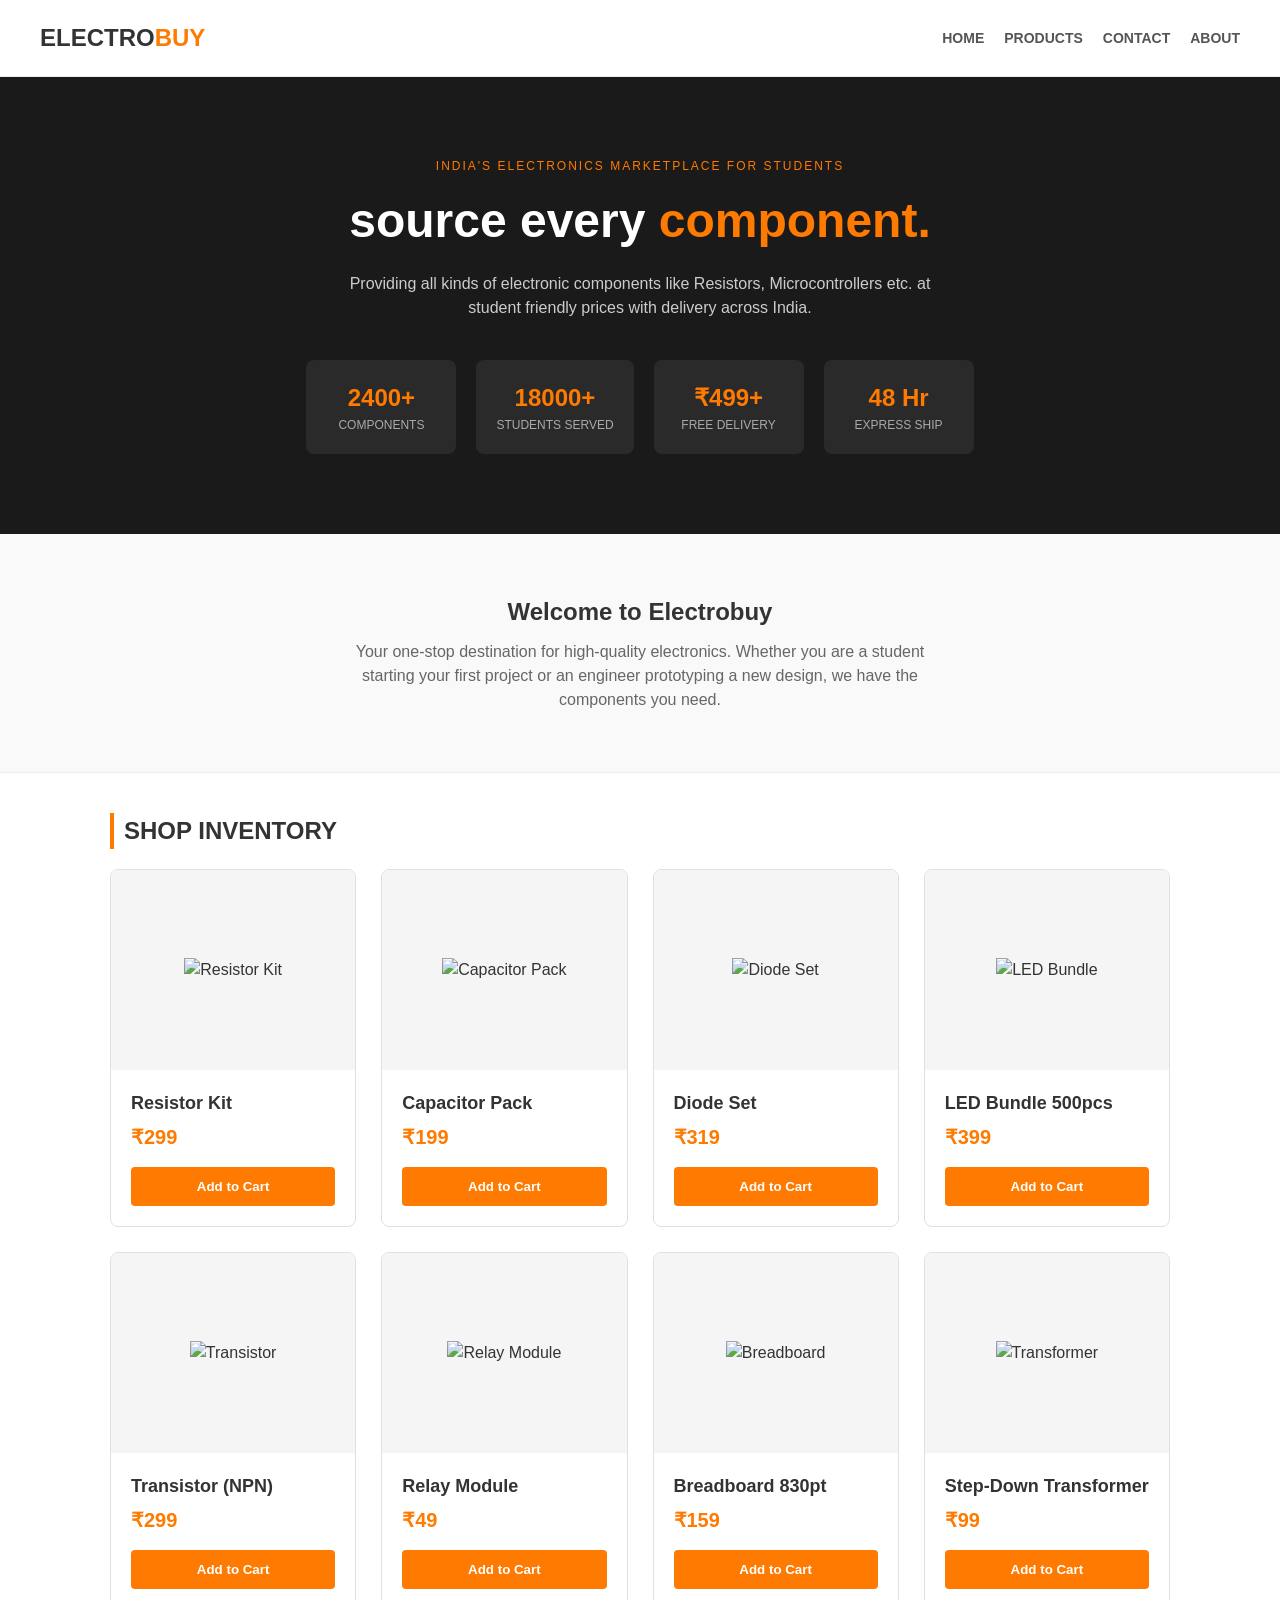
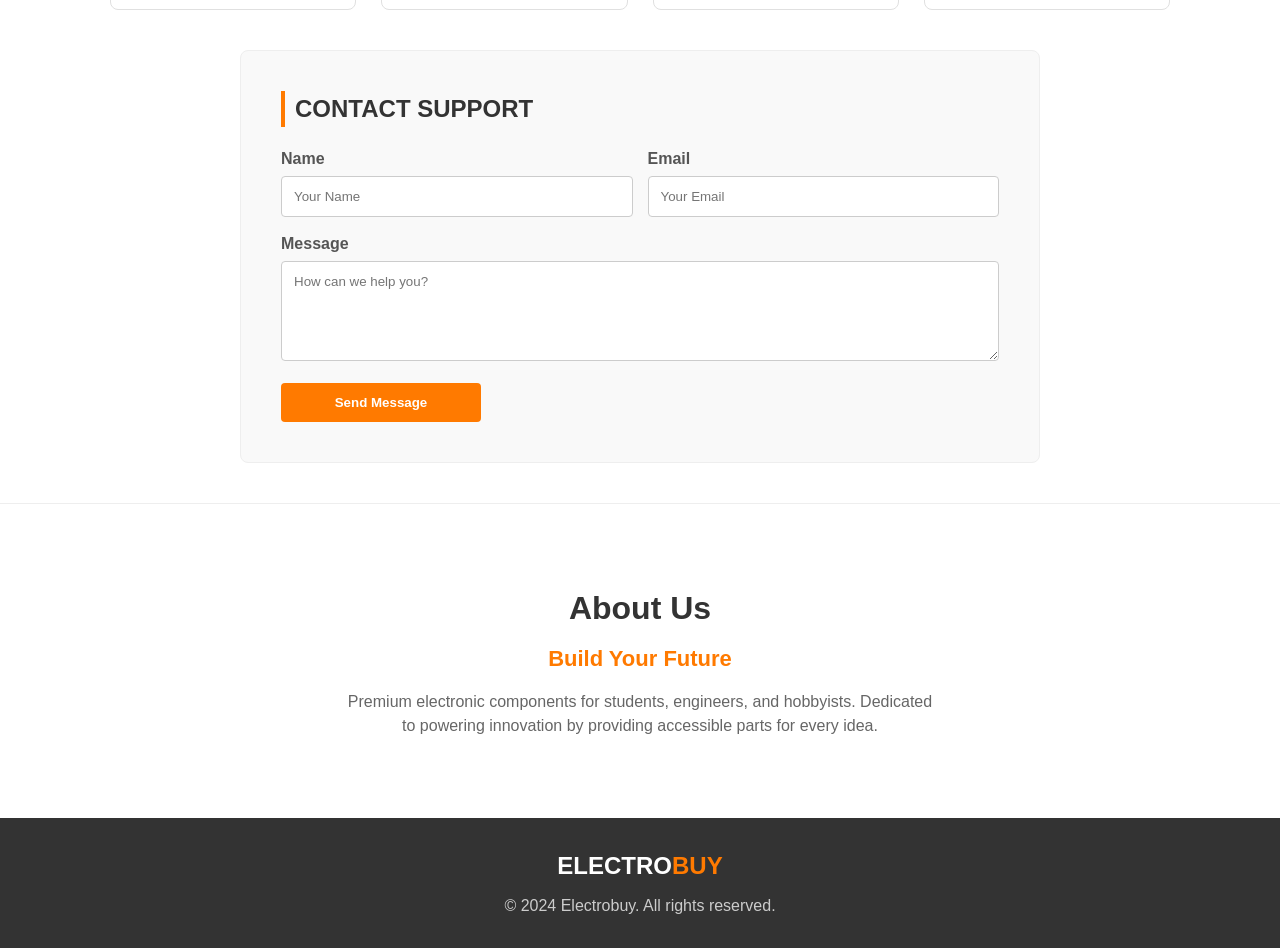
==== index.html @ 16adb61f "Add files via upload" ====
<!DOCTYPE html>
<html lang="en">
<head>
    <meta charset="UTF-8">
    <meta name="viewport" content="width=device-width, initial-scale=1.0">
    <title>Electrobuy - Marketplace</title>
   <link rel="stylesheet" href="style.css">
</head>
<body>
    <header>
        <div class="logo">Electro<span>buy</span></div>
        <nav>
            <a href="#home">Home</a><a href="#products">Products</a><a href="#contact">Contact</a><a href="#about">About</a>
        </nav>
    </header>

    <!-- Hero Section -->
    <section id="home">
        <div class="tag">INDIA'S ELECTRONICS MARKETPLACE FOR STUDENTS</div>
        <h1>source every <span>component.</span></h1>
        <p>Providing all kinds of electronic components like Resistors, Microcontrollers etc. at student friendly prices with delivery across India.</p>
        <div class="stats">
            <div class="stat-box"><div class="stat-num">2400+</div><div class="stat-label">Components</div></div>
            <div class="stat-box"><div class="stat-num">18000+</div><div class="stat-label">Students Served</div></div>
            <div class="stat-box"><div class="stat-num">₹499+</div><div class="stat-label">Free Delivery</div></div>
            <div class="stat-box"><div class="stat-num">48 Hr</div><div class="stat-label">Express Ship</div></div>
        </div>
    </section>

    <!-- Welcome Section -->
    <section id="welcome">
        <h2>Welcome to Electrobuy</h2>
        <p>Your one-stop destination for high-quality electronics. Whether you are a student starting your first project or an engineer prototyping a new design, we have the components you need.</p>
    </section>

    <main>
        <!-- Products -->
        <section id="products">
            <h2 class="section-title">Shop Inventory</h2>
            <div class="grid">
                <!-- 1. Resistor -->
                <article>
                    <div class="img"><img src="https://encrypted-tbn1.gstatic.com/shopping?q=tbn:ANd9GcQ7Gbi0wDcd6MO84dKPJAyRtqJ3J_u2mF9-WmjdAbwj_a4siDargvotPxyurQdR37rLrqw2nOpUNU3s98jhF2TDypq-j6AfigR_jOeob23mZ2kDxHr99QHniQ" alt="Resistor Kit"></div>
                    <div class="content"><h4>Resistor Kit</h4><div class="price">₹299</div><button>Add to Cart</button></div>
                </article>
                <!-- 2. Capacitor -->
                <article>
                    <div class="img"><img src="https://encrypted-tbn0.gstatic.com/shopping?q=tbn:ANd9GcTnR1xRoSBC26Zvkz4iA2hZbEO5zvs7GnIupB0H42TpoqDWZu2r1tK2e6fO69ZhN47Ct6-5z3NY3ptCnZbqaBCiJFG7QjW5DwOFmy62TJNRyo5jRYcxcAiySw" alt="Capacitor Pack"></div>
                    <div class="content"><h4>Capacitor Pack</h4><div class="price">₹199</div><button>Add to Cart</button></div>
                </article>
                <!-- 3. Diode -->
                <article>
                    <div class="img"><img src="https://encrypted-tbn1.gstatic.com/shopping?q=tbn:ANd9GcQkXcmgrRnxb19y4hT69e2GPfr8GRR0PfQo3DjnpNpaB6TkVzPrpcByOs4c8Jx81iW8Mf_qkEznb1bsWdRr-nIgbaJs1EQ12EvztOkBXTE6OVXSFs1eaWE6Tw" alt="Diode Set"></div>
                    <div class="content"><h4>Diode Set</h4><div class="price">₹319</div><button>Add to Cart</button></div>
                </article>
                <!-- 4. LED -->
                <article>
                    <div class="img"><img src="https://encrypted-tbn3.gstatic.com/shopping?q=tbn:ANd9GcTQGXEWTKLjYajJiSdGtUWkgSTFR-Y2mY5OnAVrn0TDeLYCWruCh4wGEiAroC3OMMl0bTkjIbMIUHU6-KBUT3CSaiMYFMYnRa1tfh3p324gTCWf4reGLS0s" alt="LED Bundle"></div>
                    <div class="content"><h4>LED Bundle 500pcs</h4><div class="price">₹399</div><button>Add to Cart</button></div>
                </article>
                <!-- 5. Transistor -->
                <article>
                    <div class="img"><img src="https://encrypted-tbn0.gstatic.com/shopping?q=tbn:ANd9GcStsr1kY9nh5a6RPOmLJ5y7qeD4Yt8nUHj0VWuGwMLpSz_c2ni5kVFojW2eJk45H6oPQDT5oQHQbpEp4tVwU_mPbzzuLV2viijP16siPdBOaUdKzTrmw_S4VVo" alt="Transistor"></div>
                    <div class="content"><h4>Transistor (NPN)</h4><div class="price">₹299</div><button>Add to Cart</button></div>
                </article>
                <!-- 6. Relay -->
                <article>
                    <div class="img"><img src="https://encrypted-tbn3.gstatic.com/shopping?q=tbn:ANd9GcQxHcpgCAOKsaIoibTev0kp5obv_jJSP-iBh5DsPMke_cVlWHEjSuzISI4IPS9rDQGsmBH2XZdYGrgVf47vshNdHvemYMoKnA" alt="Relay Module"></div>
                    <div class="content"><h4>Relay Module</h4><div class="price">₹49</div><button>Add to Cart</button></div>
                </article>
                <!-- 7. Breadboard -->
                <article>
                    <div class="img"><img src="https://encrypted-tbn3.gstatic.com/shopping?q=tbn:ANd9GcQasv_DZ5TsmBvcmZYUr9b0ekyPzD8nzNYBlmuG5f8R1dIui7TztW_VndutOgmu73Om5LMoKb3qv283k0lC5gKB7b4srVxrTwtTotZgj8hwqxCA2zqRNcIw_w" alt="Breadboard"></div>
                    <div class="content"><h4>Breadboard 830pt</h4><div class="price">₹159</div><button>Add to Cart</button></div>
                </article>
                <!-- 8. Transformer (Updated) -->
                <article>
                    <div class="img"><img src="https://encrypted-tbn0.gstatic.com/shopping?q=tbn:ANd9GcTwZ5tSkLsrGBaSM4hCWo_Dt3B94iGUE2YM8aoWjC261Uhhfp_MQu37FKaMHBkuiOfM2Jwv3_wKzpSoROfjGgWLO3vvT7QN" alt="Transformer"></div>
                    <div class="content"><h4>Step-Down Transformer</h4><div class="price">₹99</div><button>Add to Cart</button></div>
                </article>
            </div>
        </section>

     
        <!-- Contact Us Section -->
        <section id="contact">
            <h2 class="section-title">Contact Support</h2>
            <form>
                <div class="form-row">
                    <div class="form-group">
                        <label for="name">Name</label>
                        <input type="text" id="name" placeholder="Your Name">
                    </div>
                    <div class="form-group">
                        <label for="email">Email</label>
                        <input type="email" id="email" placeholder="Your Email">
                    </div>
                </div>
                <div class="form-group">
                    <label for="message">Message</label>
                    <textarea id="message" placeholder="How can we help you?"></textarea>
                </div>
                <button type="submit" style="max-width: 200px;">Send Message</button>
            </form>
        </section>
    </main>

    <!-- About Us Section -->
    <section id="about">
        <h2>About Us</h2>
        <h3>Build Your Future</h3>
        <p>Premium electronic components for students, engineers, and hobbyists. Dedicated to powering innovation by providing accessible parts for every idea.</p>
    </section>

    <footer>
        <div class="logo">Electro<span>buy</span></div>
        <p>© 2024 Electrobuy. All rights reserved.</p>
    </footer>
</body>
</html>
---- style.css ----
/* Smooth Scroll & Offset for Sticky Header */
        html { scroll-behavior: smooth; scroll-padding-top: 90px; }
        
        * { box-sizing: border-box; margin: 0; padding: 0; }
        body { font-family: 'Segoe UI', sans-serif; background: #fff; color: #333; line-height: 1.5; }
        
        /* Header */
        header { background: #fff; padding: 20px 40px; display: flex; justify-content: space-between; align-items: center; border-bottom: 1px solid #eee; position: sticky; top: 0; z-index: 1000; }
        .logo { font-size: 24px; font-weight: 800; color: #333; text-transform: uppercase; }
        .logo span { color: #FF7A00; }
        nav { display: flex; gap: 20px; }
        nav a { color: #555; text-decoration: none; font-weight: 600; font-size: 14px; text-transform: uppercase; transition: 0.3s; }
        nav a:hover { color: #FF7A00; }

        /* Hero (Top) */
        #home { background: #1a1a1a; color: #fff; padding: 80px 40px; text-align: center; }
        #home .tag { color: #FF7A00; letter-spacing: 2px; font-size: 12px; margin-bottom: 10px; text-transform: uppercase; }
        #home h1 { font-size: 48px; margin-bottom: 15px; }
        #home h1 span { color: #FF7A00; }
        #home p { color: #ccc; max-width: 600px; margin: 0 auto 40px; }
        .stats { display: flex; flex-wrap: wrap; justify-content: center; gap: 20px; }
        .stat-box { background: #2a2a2a; padding: 20px; border-radius: 8px; min-width: 150px; transition: 0.3s; }
        .stat-box:hover { background: #333; transform: translateY(-3px); }
        .stat-num { font-size: 24px; font-weight: bold; color: #FF7A00; }
        .stat-label { font-size: 12px; color: #aaa; text-transform: uppercase; }

        /* Welcome */
        #welcome { background: #f9f9f9; padding: 60px 20px; text-align: center; border-bottom: 1px solid #eee; }
        #welcome h2 { color: #333; margin-bottom: 10px; }
        #welcome p { color: #666; max-width: 600px; margin: auto; }

        /* Products */
        main { max-width: 1100px; margin: 40px auto; padding: 0 20px; }
        .section-title { color: #333; font-size: 24px; margin-bottom: 20px; border-left: 4px solid #FF7A00; padding-left: 10px; text-transform: uppercase; }
        .grid { display: grid; grid-template-columns: repeat(auto-fill, minmax(240px, 1fr)); gap: 25px; margin-bottom: 40px; }
        article { border: 1px solid #e0e0e0; border-radius: 8px; overflow: hidden; transition: 0.3s; display: flex; flex-direction: column; background: #fff; }
        article:hover { border-color: #FF7A00; transform: translateY(-5px); box-shadow: 0 10px 20px rgba(0,0,0,0.1); }
        
        /* Unified Image Styling */
        .img { height: 200px; background: #f5f5f5; display: flex; align-items: center; justify-content: center; overflow: hidden; padding: 10px; }
        .img img { max-width: 100%; max-height: 100%; object-fit: contain; transition: transform 0.3s; }
        article:hover .img img { transform: scale(1.05); }

        .content { padding: 20px; flex-grow: 1; display: flex; flex-direction: column; }
        article h4 { font-size: 18px; margin-bottom: 5px; color: #333; }
        article .price { color: #FF7A00; font-size: 20px; font-weight: bold; margin-top: auto; margin-bottom: 15px; }
        button { background: #FF7A00; color: white; border: none; padding: 12px; border-radius: 4px; cursor: pointer; font-weight: bold; width: 100%; transition: background 0.2s; }
        button:hover { background: #e66a00; }

        /* Buy Coffee Section */
        #coffee { text-align: center; padding: 40px 20px; background: #fff3e0; border-radius: 8px; margin-bottom: 40px; border: 1px dashed #FF7A00; }
        #coffee h3 { margin-bottom: 10px; color: #4a4a4a; }
        #coffee p { margin-bottom: 20px; color: #666; font-size: 15px; }
        .btn-coffee { background: #6f4e37; color: white; max-width: 250px; margin: 0 auto; }
        .btn-coffee:hover { background: #5a402c; }

        /* Contact Form */
        #contact { background: #f9f9f9; padding: 40px; border-radius: 8px; border: 1px solid #eee; margin-bottom: 40px; max-width: 800px; margin-left: auto; margin-right: auto; }
        #contact form { display: flex; flex-direction: column; gap: 15px; }
        .form-row { display: flex; gap: 15px; flex-wrap: wrap; }
        .form-group { flex: 1; min-width: 200px; }
        label { display: block; margin-bottom: 5px; font-weight: 600; color: #555; }
        input, textarea { width: 100%; padding: 12px; border: 1px solid #ccc; border-radius: 4px; font-family: inherit; }
        textarea { resize: vertical; min-height: 100px; }

        /* About (Bottom) */
        #about { background: #fff; padding: 80px 20px; text-align: center; border-top: 1px solid #eee; }
        #about h2 { border: none; padding: 0; color: #333; font-size: 32px; margin-bottom: 10px; }
        #about h3 { color: #FF7A00; margin-bottom: 15px; font-size: 22px; }
        #about p { color: #666; max-width: 600px; margin: auto; }

        footer { background: #333; color: #ccc; padding: 30px; text-align: center; }
        footer .logo { color: white; margin-bottom: 10px; }
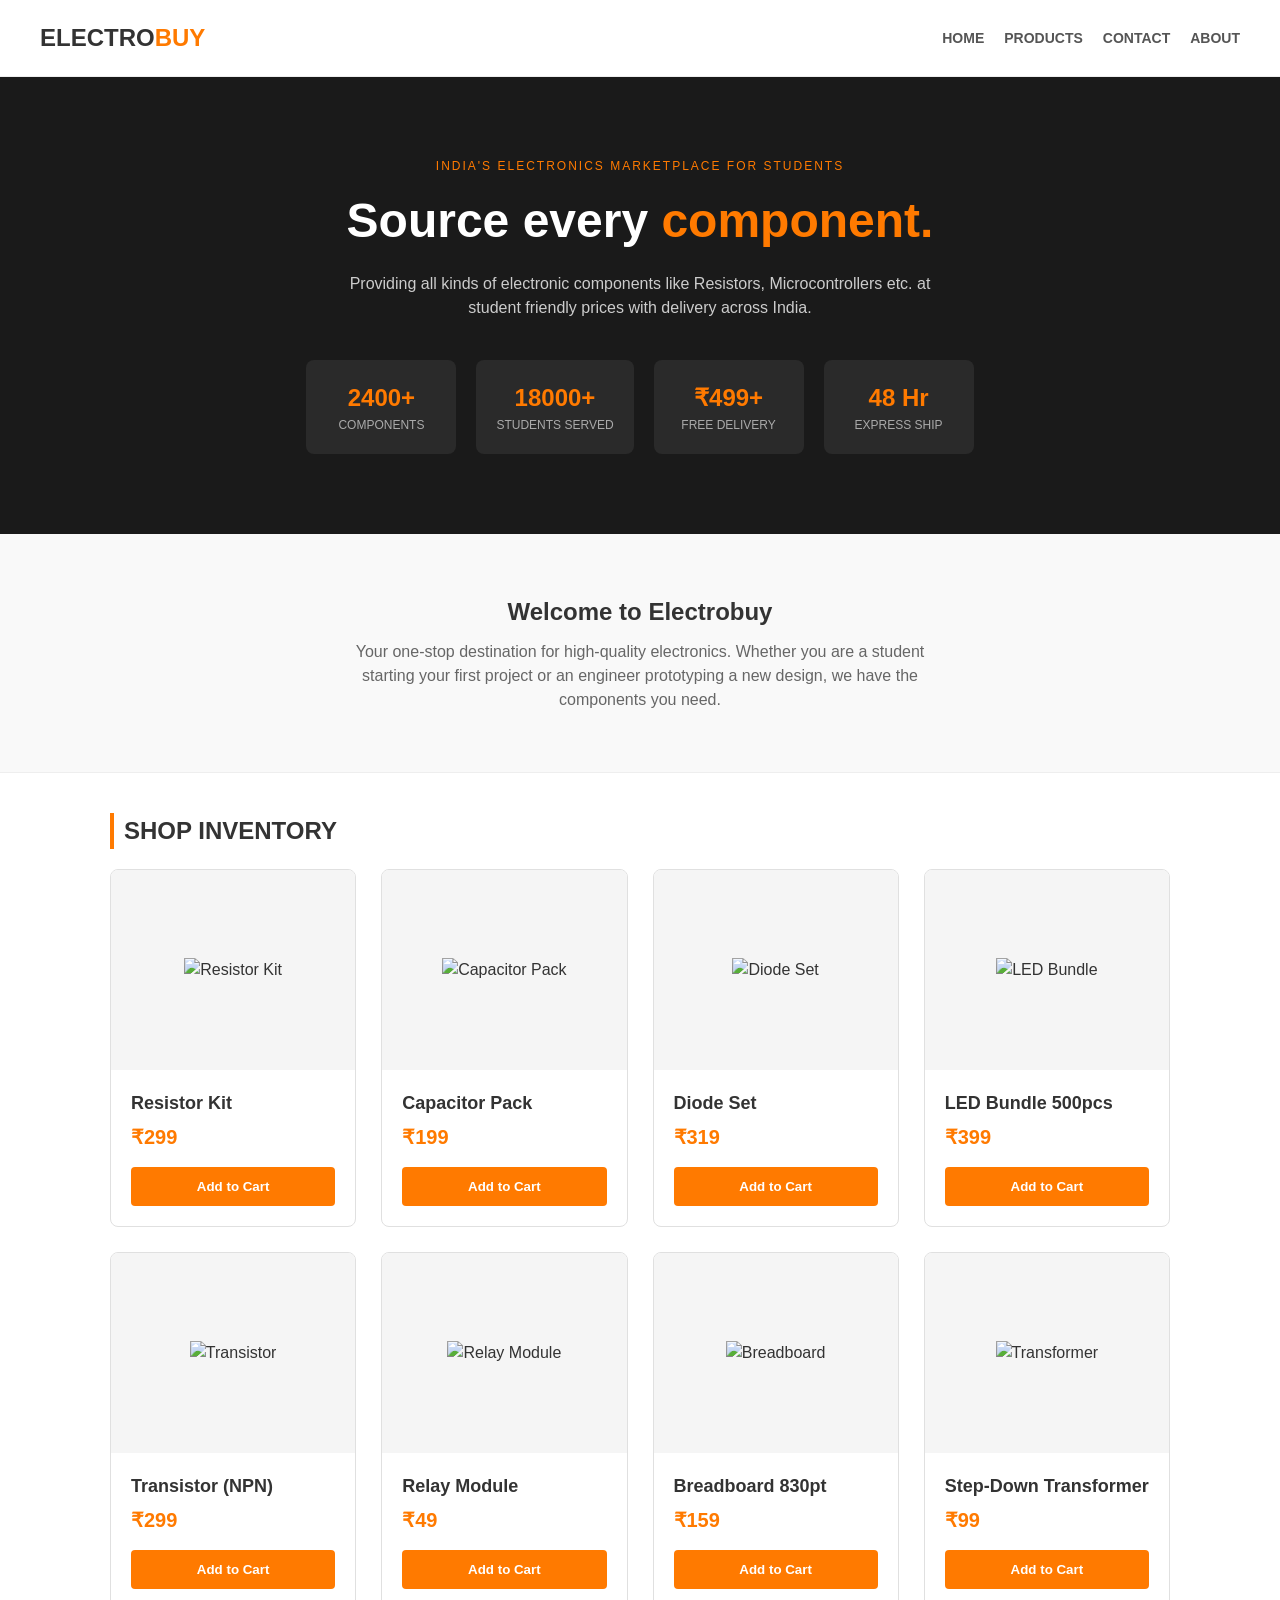
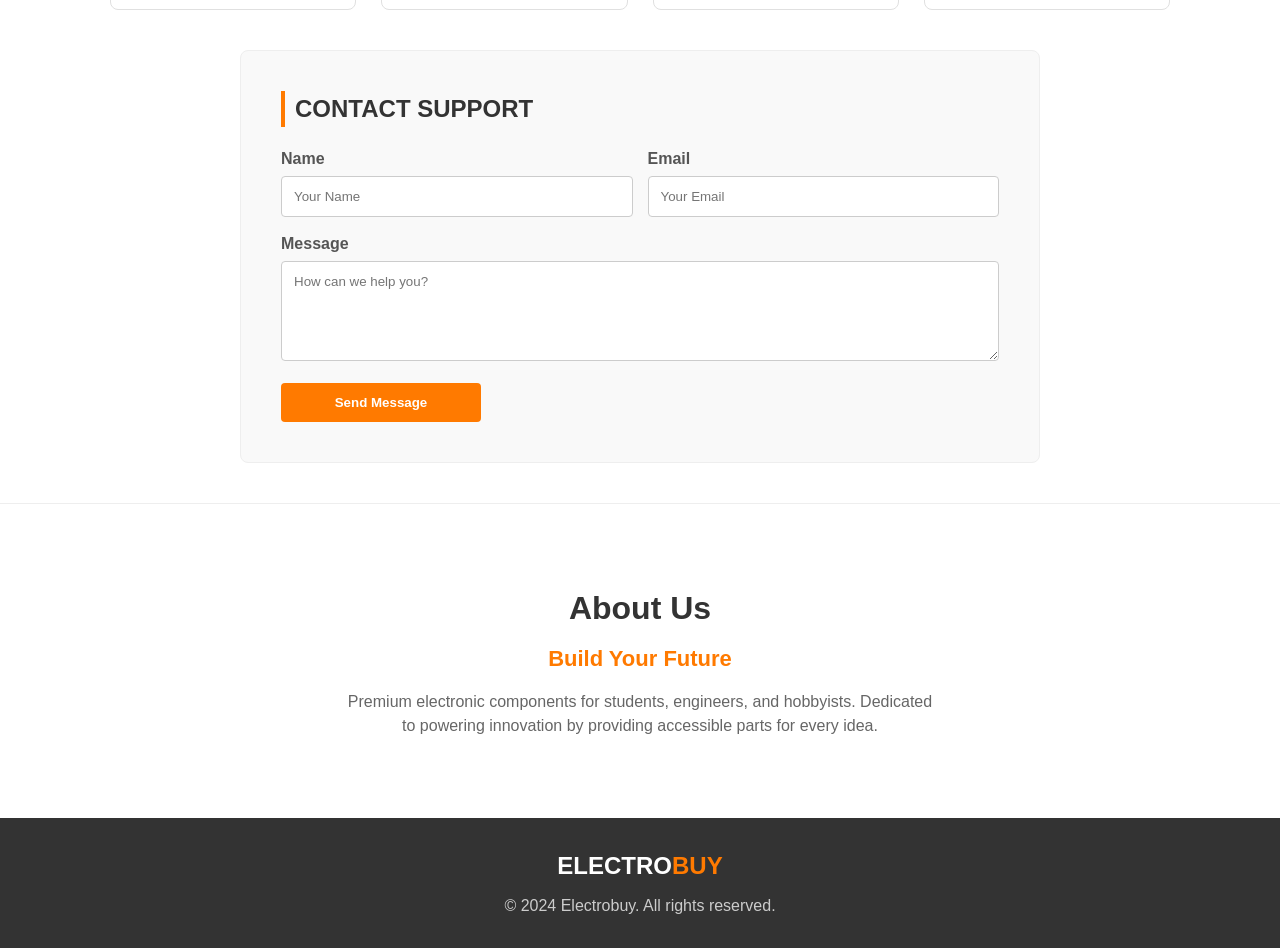
==== commit 2cc7317e: "index.html" ====
--- a/index.html
+++ b/index.html
@@ -17,7 +17,7 @@
     <!-- Hero Section -->
     <section id="home">
         <div class="tag">INDIA'S ELECTRONICS MARKETPLACE FOR STUDENTS</div>
-        <h1>source every <span>component.</span></h1>
+        <h1>Source every <span>component.</span></h1>
         <p>Providing all kinds of electronic components like Resistors, Microcontrollers etc. at student friendly prices with delivery across India.</p>
         <div class="stats">
             <div class="stat-box"><div class="stat-num">2400+</div><div class="stat-label">Components</div></div>
@@ -117,4 +117,4 @@
         <p>© 2024 Electrobuy. All rights reserved.</p>
     </footer>
 </body>
-</html>+</html>
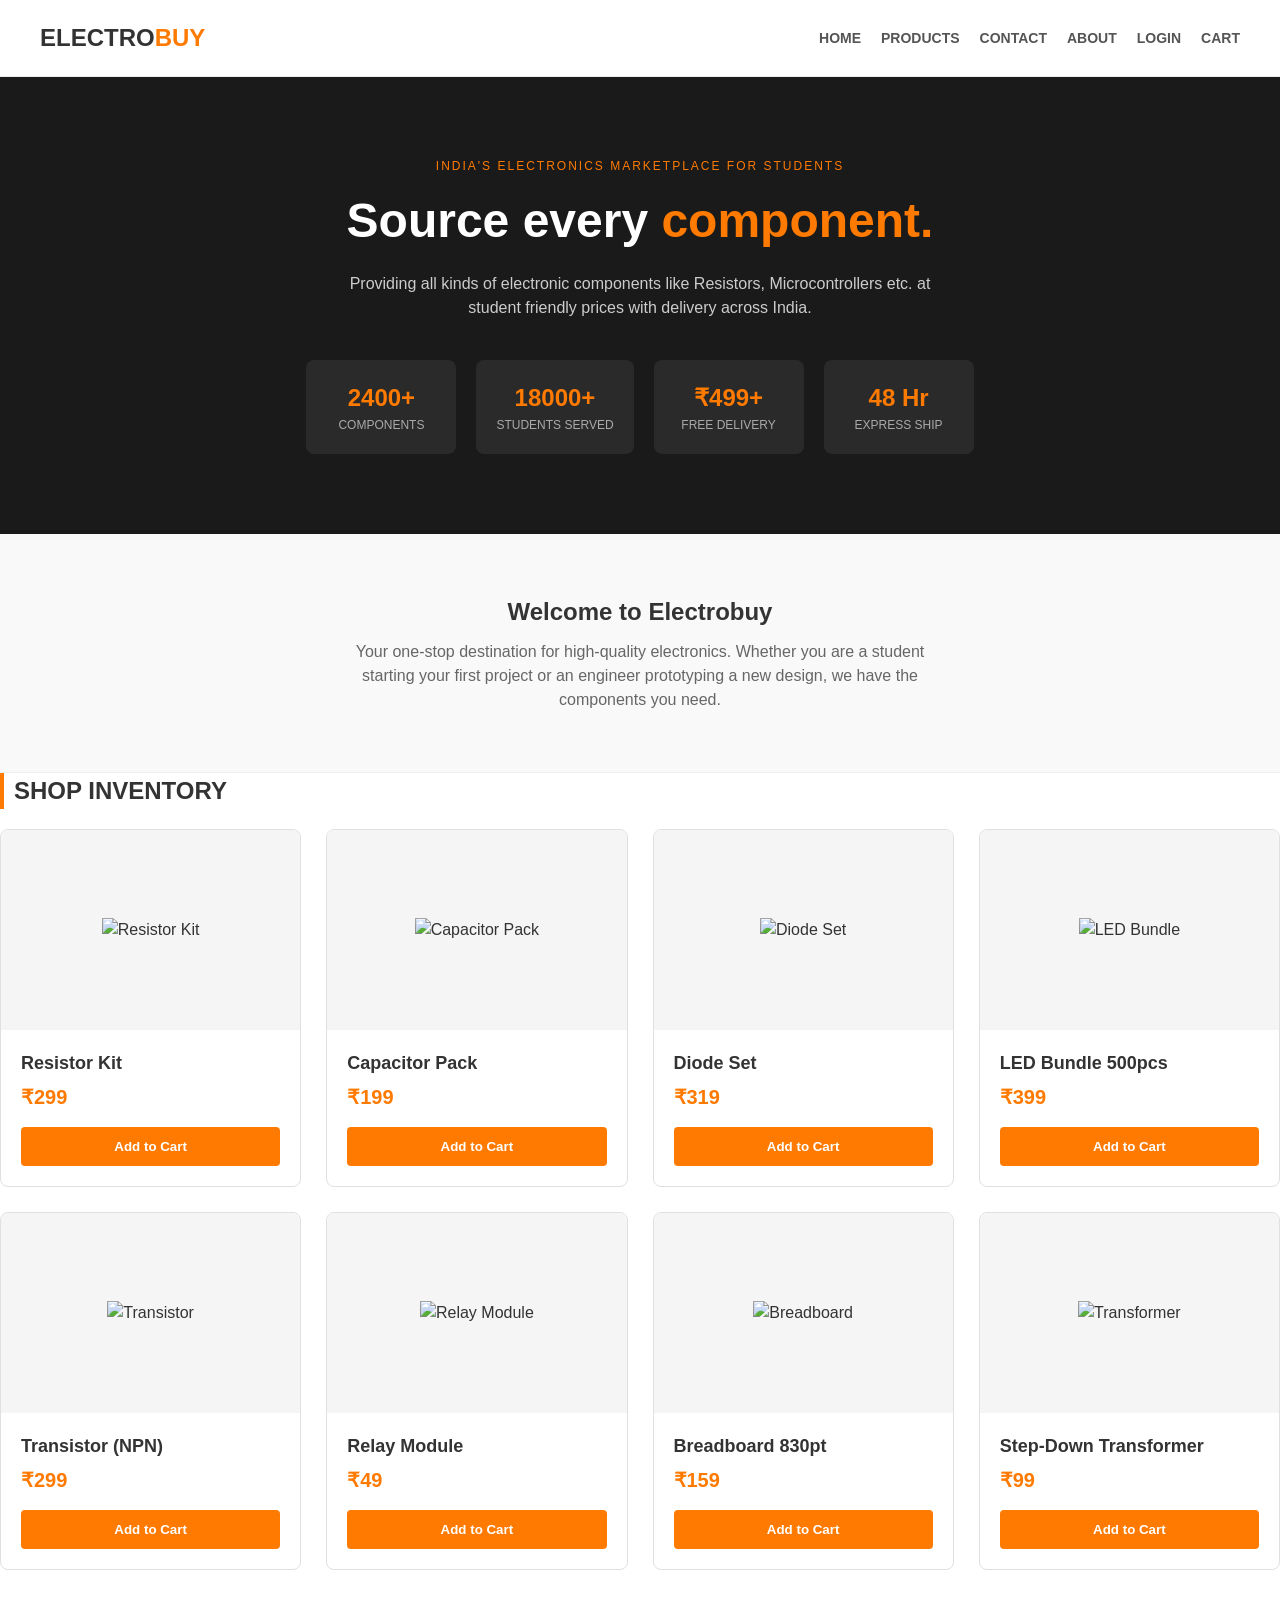
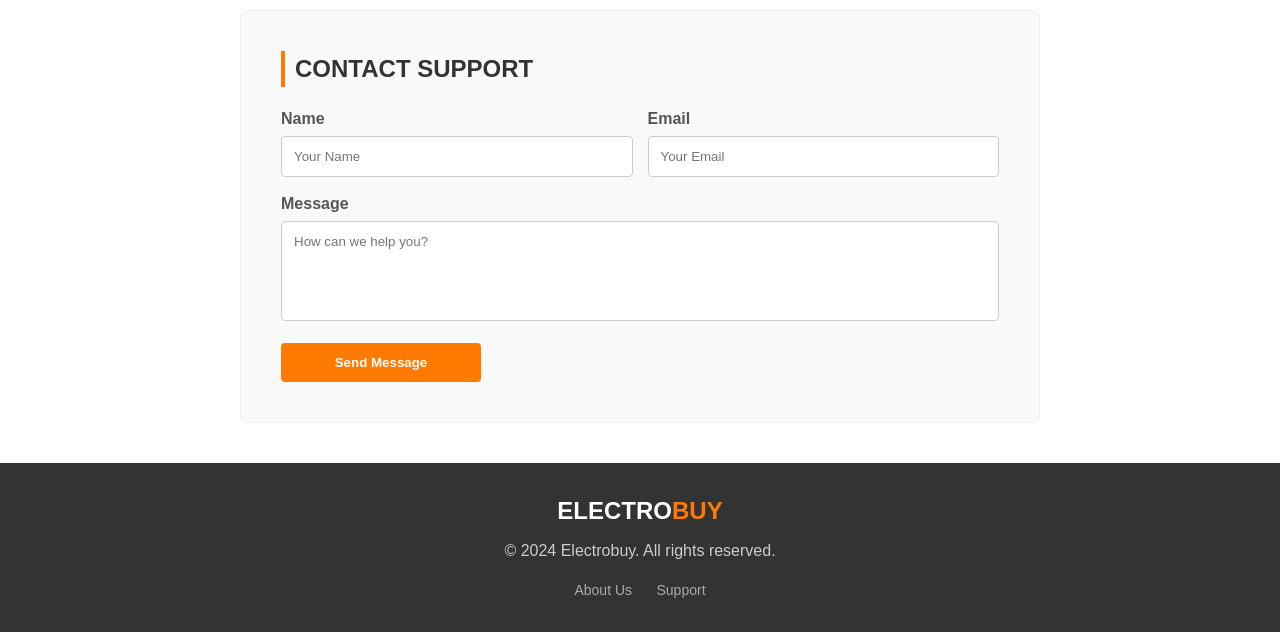
==== commit 2457f0fa: "index.html" ====
--- a/index.html
+++ b/index.html
@@ -4,17 +4,21 @@
     <meta charset="UTF-8">
     <meta name="viewport" content="width=device-width, initial-scale=1.0">
     <title>Electrobuy - Marketplace</title>
-   <link rel="stylesheet" href="style.css">
+    <link rel="stylesheet" href="style.css">
 </head>
 <body>
     <header>
-        <div class="logo">Electro<span>buy</span></div>
+        <a href="#home" class="logo">Electro<span>buy</span></a>
         <nav>
-            <a href="#home">Home</a><a href="#products">Products</a><a href="#contact">Contact</a><a href="#about">About</a>
+            <a href="#home">Home</a>
+            <a href="#products">Products</a>
+            <a href="#contact">Contact</a>
+            <a href="about.html">About</a>
+            <a href="login.html">Login</a>
+            <a href="cart.html">Cart</a>
         </nav>
     </header>
 
-    <!-- Hero Section -->
     <section id="home">
         <div class="tag">INDIA'S ELECTRONICS MARKETPLACE FOR STUDENTS</div>
         <h1>Source every <span>component.</span></h1>
@@ -27,94 +31,70 @@
         </div>
     </section>
 
-    <!-- Welcome Section -->
     <section id="welcome">
         <h2>Welcome to Electrobuy</h2>
         <p>Your one-stop destination for high-quality electronics. Whether you are a student starting your first project or an engineer prototyping a new design, we have the components you need.</p>
     </section>
 
     <main>
-        <!-- Products -->
         <section id="products">
             <h2 class="section-title">Shop Inventory</h2>
             <div class="grid">
-                <!-- 1. Resistor -->
                 <article>
                     <div class="img"><img src="https://encrypted-tbn1.gstatic.com/shopping?q=tbn:ANd9GcQ7Gbi0wDcd6MO84dKPJAyRtqJ3J_u2mF9-WmjdAbwj_a4siDargvotPxyurQdR37rLrqw2nOpUNU3s98jhF2TDypq-j6AfigR_jOeob23mZ2kDxHr99QHniQ" alt="Resistor Kit"></div>
                     <div class="content"><h4>Resistor Kit</h4><div class="price">₹299</div><button>Add to Cart</button></div>
                 </article>
-                <!-- 2. Capacitor -->
                 <article>
                     <div class="img"><img src="https://encrypted-tbn0.gstatic.com/shopping?q=tbn:ANd9GcTnR1xRoSBC26Zvkz4iA2hZbEO5zvs7GnIupB0H42TpoqDWZu2r1tK2e6fO69ZhN47Ct6-5z3NY3ptCnZbqaBCiJFG7QjW5DwOFmy62TJNRyo5jRYcxcAiySw" alt="Capacitor Pack"></div>
                     <div class="content"><h4>Capacitor Pack</h4><div class="price">₹199</div><button>Add to Cart</button></div>
                 </article>
-                <!-- 3. Diode -->
                 <article>
                     <div class="img"><img src="https://encrypted-tbn1.gstatic.com/shopping?q=tbn:ANd9GcQkXcmgrRnxb19y4hT69e2GPfr8GRR0PfQo3DjnpNpaB6TkVzPrpcByOs4c8Jx81iW8Mf_qkEznb1bsWdRr-nIgbaJs1EQ12EvztOkBXTE6OVXSFs1eaWE6Tw" alt="Diode Set"></div>
                     <div class="content"><h4>Diode Set</h4><div class="price">₹319</div><button>Add to Cart</button></div>
                 </article>
-                <!-- 4. LED -->
                 <article>
                     <div class="img"><img src="https://encrypted-tbn3.gstatic.com/shopping?q=tbn:ANd9GcTQGXEWTKLjYajJiSdGtUWkgSTFR-Y2mY5OnAVrn0TDeLYCWruCh4wGEiAroC3OMMl0bTkjIbMIUHU6-KBUT3CSaiMYFMYnRa1tfh3p324gTCWf4reGLS0s" alt="LED Bundle"></div>
                     <div class="content"><h4>LED Bundle 500pcs</h4><div class="price">₹399</div><button>Add to Cart</button></div>
                 </article>
-                <!-- 5. Transistor -->
                 <article>
                     <div class="img"><img src="https://encrypted-tbn0.gstatic.com/shopping?q=tbn:ANd9GcStsr1kY9nh5a6RPOmLJ5y7qeD4Yt8nUHj0VWuGwMLpSz_c2ni5kVFojW2eJk45H6oPQDT5oQHQbpEp4tVwU_mPbzzuLV2viijP16siPdBOaUdKzTrmw_S4VVo" alt="Transistor"></div>
                     <div class="content"><h4>Transistor (NPN)</h4><div class="price">₹299</div><button>Add to Cart</button></div>
                 </article>
-                <!-- 6. Relay -->
                 <article>
                     <div class="img"><img src="https://encrypted-tbn3.gstatic.com/shopping?q=tbn:ANd9GcQxHcpgCAOKsaIoibTev0kp5obv_jJSP-iBh5DsPMke_cVlWHEjSuzISI4IPS9rDQGsmBH2XZdYGrgVf47vshNdHvemYMoKnA" alt="Relay Module"></div>
                     <div class="content"><h4>Relay Module</h4><div class="price">₹49</div><button>Add to Cart</button></div>
                 </article>
-                <!-- 7. Breadboard -->
                 <article>
                     <div class="img"><img src="https://encrypted-tbn3.gstatic.com/shopping?q=tbn:ANd9GcQasv_DZ5TsmBvcmZYUr9b0ekyPzD8nzNYBlmuG5f8R1dIui7TztW_VndutOgmu73Om5LMoKb3qv283k0lC5gKB7b4srVxrTwtTotZgj8hwqxCA2zqRNcIw_w" alt="Breadboard"></div>
                     <div class="content"><h4>Breadboard 830pt</h4><div class="price">₹159</div><button>Add to Cart</button></div>
                 </article>
-                <!-- 8. Transformer (Updated) -->
                 <article>
                     <div class="img"><img src="https://encrypted-tbn0.gstatic.com/shopping?q=tbn:ANd9GcTwZ5tSkLsrGBaSM4hCWo_Dt3B94iGUE2YM8aoWjC261Uhhfp_MQu37FKaMHBkuiOfM2Jwv3_wKzpSoROfjGgWLO3vvT7QN" alt="Transformer"></div>
                     <div class="content"><h4>Step-Down Transformer</h4><div class="price">₹99</div><button>Add to Cart</button></div>
                 </article>
             </div>
         </section>
-
      
-        <!-- Contact Us Section -->
         <section id="contact">
             <h2 class="section-title">Contact Support</h2>
             <form>
                 <div class="form-row">
-                    <div class="form-group">
-                        <label for="name">Name</label>
-                        <input type="text" id="name" placeholder="Your Name">
-                    </div>
-                    <div class="form-group">
-                        <label for="email">Email</label>
-                        <input type="email" id="email" placeholder="Your Email">
-                    </div>
+                    <div class="form-group"><label for="name">Name</label><input type="text" id="name" placeholder="Your Name"></div>
+                    <div class="form-group"><label for="email">Email</label><input type="email" id="email" placeholder="Your Email"></div>
                 </div>
-                <div class="form-group">
-                    <label for="message">Message</label>
-                    <textarea id="message" placeholder="How can we help you?"></textarea>
-                </div>
+                <div class="form-group"><label for="message">Message</label><textarea id="message" placeholder="How can we help you?"></textarea></div>
                 <button type="submit" style="max-width: 200px;">Send Message</button>
             </form>
         </section>
     </main>
 
-    <!-- About Us Section -->
-    <section id="about">
-        <h2>About Us</h2>
-        <h3>Build Your Future</h3>
-        <p>Premium electronic components for students, engineers, and hobbyists. Dedicated to powering innovation by providing accessible parts for every idea.</p>
-    </section>
-
     <footer>
-        <div class="logo">Electro<span>buy</span></div>
+        <a href="#home" class="logo">Electro<span>buy</span></a>
         <p>© 2024 Electrobuy. All rights reserved.</p>
+        <div class="footer-links">
+            <a href="about.html">About Us</a>
+            <a href="#contact">Support</a>
+        </div>
     </footer>
 </body>
 </html>
--- a/style.css
+++ b/style.css
@@ -1,74 +1,99 @@
+/* --- CORE STYLES --- */
+html { scroll-behavior: smooth; scroll-padding-top: 90px; }
+* { box-sizing: border-box; margin: 0; padding: 0; }
+body { font-family: 'Segoe UI', sans-serif; background: #fff; color: #333; line-height: 1.5; }
 
-        /* Smooth Scroll & Offset for Sticky Header */
-        html { scroll-behavior: smooth; scroll-padding-top: 90px; }
-        
-        * { box-sizing: border-box; margin: 0; padding: 0; }
-        body { font-family: 'Segoe UI', sans-serif; background: #fff; color: #333; line-height: 1.5; }
-        
-        /* Header */
-        header { background: #fff; padding: 20px 40px; display: flex; justify-content: space-between; align-items: center; border-bottom: 1px solid #eee; position: sticky; top: 0; z-index: 1000; }
-        .logo { font-size: 24px; font-weight: 800; color: #333; text-transform: uppercase; }
-        .logo span { color: #FF7A00; }
-        nav { display: flex; gap: 20px; }
-        nav a { color: #555; text-decoration: none; font-weight: 600; font-size: 14px; text-transform: uppercase; transition: 0.3s; }
-        nav a:hover { color: #FF7A00; }
+/* --- HEADER --- */
+header { background: #fff; padding: 20px 40px; display: flex; justify-content: space-between; align-items: center; border-bottom: 1px solid #eee; position: sticky; top: 0; z-index: 1000; }
+.logo { font-size: 24px; font-weight: 800; color: #333; text-transform: uppercase; text-decoration: none; }
+.logo span { color: #FF7A00; }
+nav { display: flex; gap: 20px; }
+nav a { color: #555; text-decoration: none; font-weight: 600; font-size: 14px; text-transform: uppercase; transition: 0.3s; }
+nav a:hover { color: #FF7A00; }
 
-        /* Hero (Top) */
-        #home { background: #1a1a1a; color: #fff; padding: 80px 40px; text-align: center; }
-        #home .tag { color: #FF7A00; letter-spacing: 2px; font-size: 12px; margin-bottom: 10px; text-transform: uppercase; }
-        #home h1 { font-size: 48px; margin-bottom: 15px; }
-        #home h1 span { color: #FF7A00; }
-        #home p { color: #ccc; max-width: 600px; margin: 0 auto 40px; }
-        .stats { display: flex; flex-wrap: wrap; justify-content: center; gap: 20px; }
-        .stat-box { background: #2a2a2a; padding: 20px; border-radius: 8px; min-width: 150px; transition: 0.3s; }
-        .stat-box:hover { background: #333; transform: translateY(-3px); }
-        .stat-num { font-size: 24px; font-weight: bold; color: #FF7A00; }
-        .stat-label { font-size: 12px; color: #aaa; text-transform: uppercase; }
+/* --- FOOTER --- */
+footer { background: #333; color: #ccc; padding: 30px; text-align: center; }
+footer .logo { color: white; margin-bottom: 10px; display: inline-block; }
+footer .logo span { color: #FF7A00; }
+.footer-links { margin-top: 15px; }
+.footer-links a { color: #aaa; text-decoration: none; margin: 0 10px; font-size: 14px; transition: color 0.3s; }
+.footer-links a:hover { color: #FF7A00; }
 
-        /* Welcome */
-        #welcome { background: #f9f9f9; padding: 60px 20px; text-align: center; border-bottom: 1px solid #eee; }
-        #welcome h2 { color: #333; margin-bottom: 10px; }
-        #welcome p { color: #666; max-width: 600px; margin: auto; }
+/* --- INDEX.HTML SPECIFIC --- */
+#home { background: #1a1a1a; color: #fff; padding: 80px 40px; text-align: center; }
+#home .tag { color: #FF7A00; letter-spacing: 2px; font-size: 12px; margin-bottom: 10px; text-transform: uppercase; }
+#home h1 { font-size: 48px; margin-bottom: 15px; }
+#home h1 span { color: #FF7A00; }
+#home p { color: #ccc; max-width: 600px; margin: 0 auto 40px; }
+.stats { display: flex; flex-wrap: wrap; justify-content: center; gap: 20px; }
+.stat-box { background: #2a2a2a; padding: 20px; border-radius: 8px; min-width: 150px; transition: 0.3s; }
+.stat-box:hover { background: #333; transform: translateY(-3px); }
+.stat-num { font-size: 24px; font-weight: bold; color: #FF7A00; }
+.stat-label { font-size: 12px; color: #aaa; text-transform: uppercase; }
 
-        /* Products */
-        main { max-width: 1100px; margin: 40px auto; padding: 0 20px; }
-        .section-title { color: #333; font-size: 24px; margin-bottom: 20px; border-left: 4px solid #FF7A00; padding-left: 10px; text-transform: uppercase; }
-        .grid { display: grid; grid-template-columns: repeat(auto-fill, minmax(240px, 1fr)); gap: 25px; margin-bottom: 40px; }
-        article { border: 1px solid #e0e0e0; border-radius: 8px; overflow: hidden; transition: 0.3s; display: flex; flex-direction: column; background: #fff; }
-        article:hover { border-color: #FF7A00; transform: translateY(-5px); box-shadow: 0 10px 20px rgba(0,0,0,0.1); }
-        
-        /* Unified Image Styling */
-        .img { height: 200px; background: #f5f5f5; display: flex; align-items: center; justify-content: center; overflow: hidden; padding: 10px; }
-        .img img { max-width: 100%; max-height: 100%; object-fit: contain; transition: transform 0.3s; }
-        article:hover .img img { transform: scale(1.05); }
+#welcome { background: #f9f9f9; padding: 60px 20px; text-align: center; border-bottom: 1px solid #eee; }
+#welcome h2 { color: #333; margin-bottom: 10px; }
+#welcome p { color: #666; max-width: 600px; margin: auto; }
 
-        .content { padding: 20px; flex-grow: 1; display: flex; flex-direction: column; }
-        article h4 { font-size: 18px; margin-bottom: 5px; color: #333; }
-        article .price { color: #FF7A00; font-size: 20px; font-weight: bold; margin-top: auto; margin-bottom: 15px; }
-        button { background: #FF7A00; color: white; border: none; padding: 12px; border-radius: 4px; cursor: pointer; font-weight: bold; width: 100%; transition: background 0.2s; }
-        button:hover { background: #e66a00; }
+/* Products Grid */
+.grid { display: grid; grid-template-columns: repeat(auto-fill, minmax(240px, 1fr)); gap: 25px; margin-bottom: 40px; }
+article { border: 1px solid #e0e0e0; border-radius: 8px; overflow: hidden; transition: 0.3s; display: flex; flex-direction: column; background: #fff; }
+article:hover { border-color: #FF7A00; transform: translateY(-5px); box-shadow: 0 10px 20px rgba(0,0,0,0.1); }
+.img { height: 200px; background: #f5f5f5; display: flex; align-items: center; justify-content: center; overflow: hidden; padding: 10px; }
+.img img { max-width: 100%; max-height: 100%; object-fit: contain; transition: transform 0.3s; }
+article:hover .img img { transform: scale(1.05); }
+.content { padding: 20px; flex-grow: 1; display: flex; flex-direction: column; }
+article h4 { font-size: 18px; margin-bottom: 5px; color: #333; }
+article .price { color: #FF7A00; font-size: 20px; font-weight: bold; margin-top: auto; margin-bottom: 15px; }
+button { background: #FF7A00; color: white; border: none; padding: 12px; border-radius: 4px; cursor: pointer; font-weight: bold; width: 100%; transition: background 0.2s; }
+button:hover { background: #e66a00; }
 
-        /* Buy Coffee Section */
-        #coffee { text-align: center; padding: 40px 20px; background: #fff3e0; border-radius: 8px; margin-bottom: 40px; border: 1px dashed #FF7A00; }
-        #coffee h3 { margin-bottom: 10px; color: #4a4a4a; }
-        #coffee p { margin-bottom: 20px; color: #666; font-size: 15px; }
-        .btn-coffee { background: #6f4e37; color: white; max-width: 250px; margin: 0 auto; }
-        .btn-coffee:hover { background: #5a402c; }
+/* Contact Form */
+#contact { background: #f9f9f9; padding: 40px; border-radius: 8px; border: 1px solid #eee; margin-bottom: 40px; max-width: 800px; margin-left: auto; margin-right: auto; }
+#contact form { display: flex; flex-direction: column; gap: 15px; }
+.form-row { display: flex; gap: 15px; flex-wrap: wrap; }
+.form-group { flex: 1; min-width: 200px; }
+label { display: block; margin-bottom: 5px; font-weight: 600; color: #555; }
+input, textarea { width: 100%; padding: 12px; border: 1px solid #ccc; border-radius: 4px; font-family: inherit; }
+textarea { resize: none; min-height: 100px; }
 
-        /* Contact Form */
-        #contact { background: #f9f9f9; padding: 40px; border-radius: 8px; border: 1px solid #eee; margin-bottom: 40px; max-width: 800px; margin-left: auto; margin-right: auto; }
-        #contact form { display: flex; flex-direction: column; gap: 15px; }
-        .form-row { display: flex; gap: 15px; flex-wrap: wrap; }
-        .form-group { flex: 1; min-width: 200px; }
-        label { display: block; margin-bottom: 5px; font-weight: 600; color: #555; }
-        input, textarea { width: 100%; padding: 12px; border: 1px solid #ccc; border-radius: 4px; font-family: inherit; }
-        textarea { resize: vertical; min-height: 100px; }
+/* --- LOGIN.HTML SPECIFIC --- */
+body.login-page { min-height: 100vh; display: flex; flex-direction: column; }
+.login-main { flex: 1; display: flex; align-items: center; justify-content: center; padding: 40px 20px; }
+.login-container { background: #fff; padding: 40px; border-radius: 8px; box-shadow: 0 5px 15px rgba(0,0,0,0.1); width: 100%; max-width: 400px; }
+.login-container h2 { text-align: center; margin-bottom: 30px; color: #333; text-transform: uppercase; border-left: 4px solid #FF7A00; padding-left: 10px; }
+.optional { font-weight: normal; color: #999; font-size: 12px; margin-left: 5px; }
+.extra-links { text-align: center; margin-top: 20px; font-size: 14px; }
+.extra-links a { color: #FF7A00; text-decoration: none; }
 
-        /* About (Bottom) */
-        #about { background: #fff; padding: 80px 20px; text-align: center; border-top: 1px solid #eee; }
-        #about h2 { border: none; padding: 0; color: #333; font-size: 32px; margin-bottom: 10px; }
-        #about h3 { color: #FF7A00; margin-bottom: 15px; font-size: 22px; }
-        #about p { color: #666; max-width: 600px; margin: auto; }
+/* --- CART.HTML SPECIFIC --- */
+.cart-main { max-width: 1100px; margin: 40px auto; padding: 0 20px; }
+.section-title { color: #333; font-size: 24px; margin-bottom: 20px; border-left: 4px solid #FF7A00; padding-left: 10px; text-transform: uppercase; }
+.empty-cart { background: #fff; padding: 40px; border-radius: 8px; border: 1px dashed #ccc; text-align: center; }
+.empty-cart h3 { margin-bottom: 10px; color: #555; }
+.empty-cart p { color: #888; margin-bottom: 20px; }
+.shop-btn { background: #333; color: white; text-decoration: none; padding: 10px 20px; border-radius: 4px; display: inline-block; }
 
-        footer { background: #333; color: #ccc; padding: 30px; text-align: center; }
-        footer .logo { color: white; margin-bottom: 10px; }
+.discount-section { background: #fff; padding: 30px; border-radius: 8px; border: 1px solid #eee; display: flex; flex-direction: column; align-items: center; text-align: center; margin-top: 20px; }
+.discount-icon { font-size: 40px; margin-bottom: 15px; }
+.discount-section h3 { color: #FF7A00; margin-bottom: 10px; }
+.discount-section p { color: #666; margin-bottom: 20px; font-size: 15px; }
+.verify-form { display: flex; gap: 10px; width: 100%; max-width: 400px; }
+input.discount-input { flex: 1; padding: 12px; border: 2px solid #FF7A00; border-radius: 4px; }
+button.verify-btn { background: #FF7A00; color: white; border: none; padding: 12px 20px; border-radius: 4px; cursor: pointer; font-weight: bold; width: auto; }
+button.verify-btn:hover { background: #e66a00; }
+
+/* --- ABOUT.HTML SPECIFIC --- */
+.about-section { text-align: center; margin-bottom: 60px; padding: 0 20px; }
+.about-section h1 { font-size: 42px; color: #1a1a1a; margin-bottom: 15px; text-transform: uppercase; }
+.about-section h1 span { color: #FF7A00; }
+.about-section p { color: #666; max-width: 700px; margin: 0 auto; font-size: 18px; }
+
+.credits-grid { display: grid; grid-template-columns: repeat(auto-fill, minmax(250px, 1fr)); gap: 25px; margin-top: 30px; }
+.credit-card { border: 1px solid #e0e0e0; border-radius: 8px; overflow: hidden; text-align: center; transition: 0.3s; background: #fff; }
+.credit-card:hover { transform: translateY(-5px); box-shadow: 0 10px 20px rgba(0,0,0,0.1); border-color: #FF7A00; }
+.profile-img { height: 180px; background: #1a1a1a; display: flex; align-items: center; justify-content: center; color: #FF7A00; font-size: 50px; font-weight: bold; }
+.credit-info { padding: 20px; }
+.credit-info h4 { font-size: 18px; margin-bottom: 5px; color: #333; }
+.credit-info p { color: #777; font-size: 14px; margin-bottom: 10px; }
+.role-tag { display: inline-block; background: #fff3e0; color: #FF7A00; padding: 5px 10px; border-radius: 20px; font-size: 12px; font-weight: 600; }
